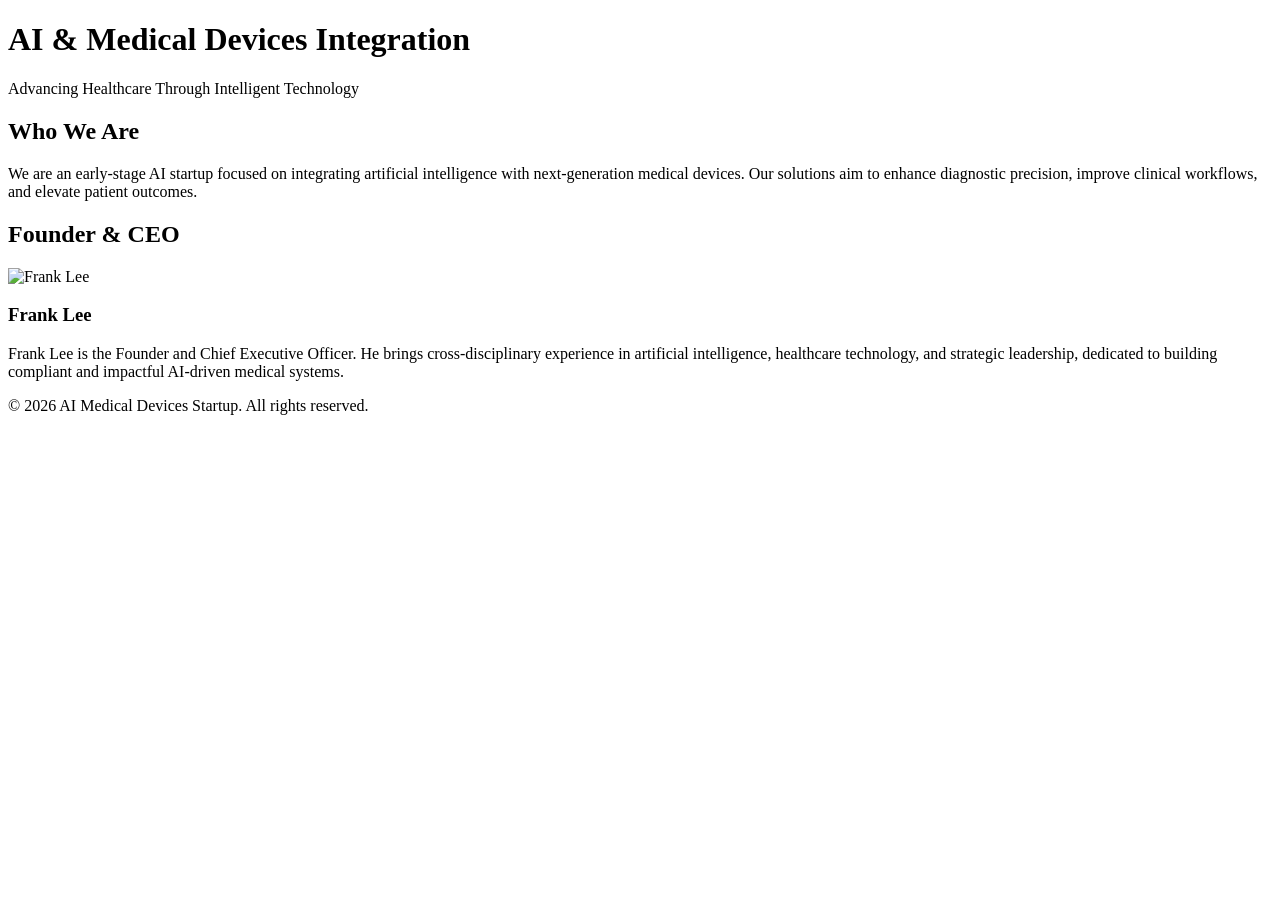
==== index.html @ 0fbf5c1d "Update and rename index.html.txt to index.html" ====
<!DOCTYPE html>
<html lang="en">
<head>
  <meta charset="UTF-8">
  <title>AI & Medical Devices | Healthcare Innovation</title>
  <link rel="stylesheet" href="style.css">
</head>
<body>

<header class="hero">
  <h1>AI & Medical Devices Integration</h1>
  <p>Advancing Healthcare Through Intelligent Technology</p>
</header>

<section>
  <h2>Who We Are</h2>
  <p>
    We are an early-stage AI startup focused on integrating artificial intelligence
    with next-generation medical devices. Our solutions aim to enhance diagnostic
    precision, improve clinical workflows, and elevate patient outcomes.
  </p>
</section>

<section class="ceo">
  <h2>Founder & CEO</h2>
  <img src="ceo.png" alt="Frank Lee">
  <h3>Frank Lee</h3>
  <p>
    Frank Lee is the Founder and Chief Executive Officer. He brings cross-disciplinary
    experience in artificial intelligence, healthcare technology, and strategic leadership,
    dedicated to building compliant and impactful AI-driven medical systems.
  </p>
</section>

<footer>
  <p>© 2026 AI Medical Devices Startup. All rights reserved.</p>
</footer>

</body>
</html>
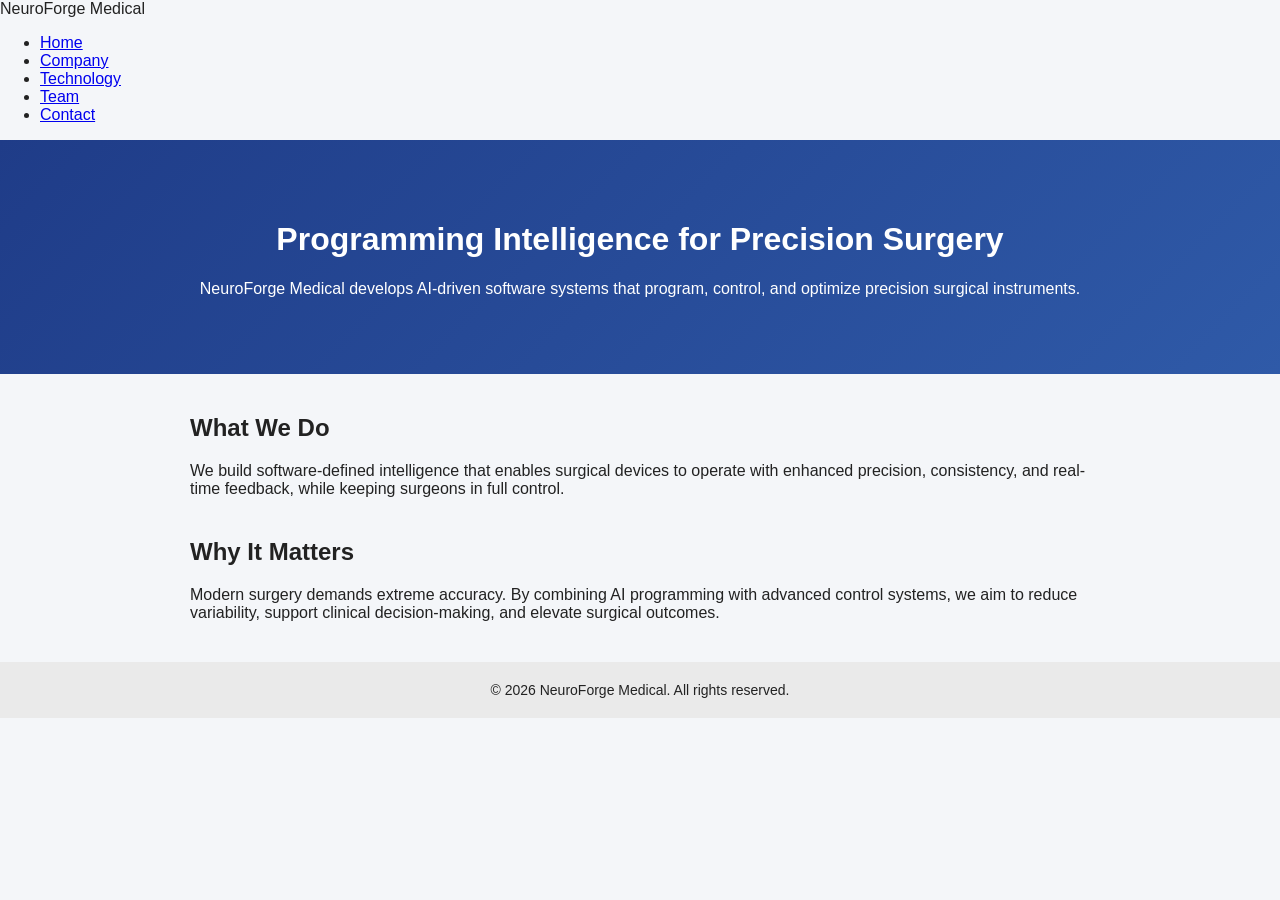
==== commit 0c5c6581: "Update index.html" ====
--- a/index.html
+++ b/index.html
@@ -2,40 +2,51 @@
 <html lang="en">
 <head>
   <meta charset="UTF-8">
-  <title>AI & Medical Devices | Healthcare Innovation</title>
+  <title>NeuroForge Medical</title>
   <link rel="stylesheet" href="style.css">
 </head>
 <body>
 
+<nav>
+  <div class="logo">NeuroForge Medical</div>
+  <ul>
+    <li><a href="index.html">Home</a></li>
+    <li><a href="company.html">Company</a></li>
+    <li><a href="technology.html">Technology</a></li>
+    <li><a href="team.html">Team</a></li>
+    <li><a href="contact.html">Contact</a></li>
+  </ul>
+</nav>
+
 <header class="hero">
-  <h1>AI & Medical Devices Integration</h1>
-  <p>Advancing Healthcare Through Intelligent Technology</p>
+  <h1>Programming Intelligence for Precision Surgery</h1>
+  <p>
+    NeuroForge Medical develops AI-driven software systems that program,
+    control, and optimize precision surgical instruments.
+  </p>
 </header>
 
 <section>
-  <h2>Who We Are</h2>
+  <h2>What We Do</h2>
   <p>
-    We are an early-stage AI startup focused on integrating artificial intelligence
-    with next-generation medical devices. Our solutions aim to enhance diagnostic
-    precision, improve clinical workflows, and elevate patient outcomes.
+    We build software-defined intelligence that enables surgical devices
+    to operate with enhanced precision, consistency, and real-time feedback,
+    while keeping surgeons in full control.
   </p>
 </section>
 
-<section class="ceo">
-  <h2>Founder & CEO</h2>
-  <img src="ceo.png" alt="Frank Lee">
-  <h3>Frank Lee</h3>
+<section>
+  <h2>Why It Matters</h2>
   <p>
-    Frank Lee is the Founder and Chief Executive Officer. He brings cross-disciplinary
-    experience in artificial intelligence, healthcare technology, and strategic leadership,
-    dedicated to building compliant and impactful AI-driven medical systems.
+    Modern surgery demands extreme accuracy. By combining AI programming
+    with advanced control systems, we aim to reduce variability, support
+    clinical decision-making, and elevate surgical outcomes.
   </p>
 </section>
 
 <footer>
-  <p>© 2026 AI Medical Devices Startup. All rights reserved.</p>
+  © 2026 NeuroForge Medical. All rights reserved.
 </footer>
 
 </body>
 </html>
-
--- a/style.css
+++ b/style.css
@@ -0,0 +1,32 @@
+body {
+  font-family: -apple-system, BlinkMacSystemFont, "Segoe UI", Roboto, Arial, sans-serif;
+  margin: 0;
+  background: #f4f6f9;
+  color: #222;
+}
+
+.hero {
+  background: linear-gradient(135deg, #1f3c88, #2f5aa8);
+  color: #ffffff;
+  padding: 60px 20px;
+  text-align: center;
+}
+
+section {
+  max-width: 900px;
+  margin: 40px auto;
+  padding: 0 20px;
+}
+
+.ceo img {
+  max-width: 260px;
+  border-radius: 10px;
+  margin-top: 15px;
+}
+
+footer {
+  background: #eaeaea;
+  text-align: center;
+  padding: 20px;
+  font-size: 14px;
+}
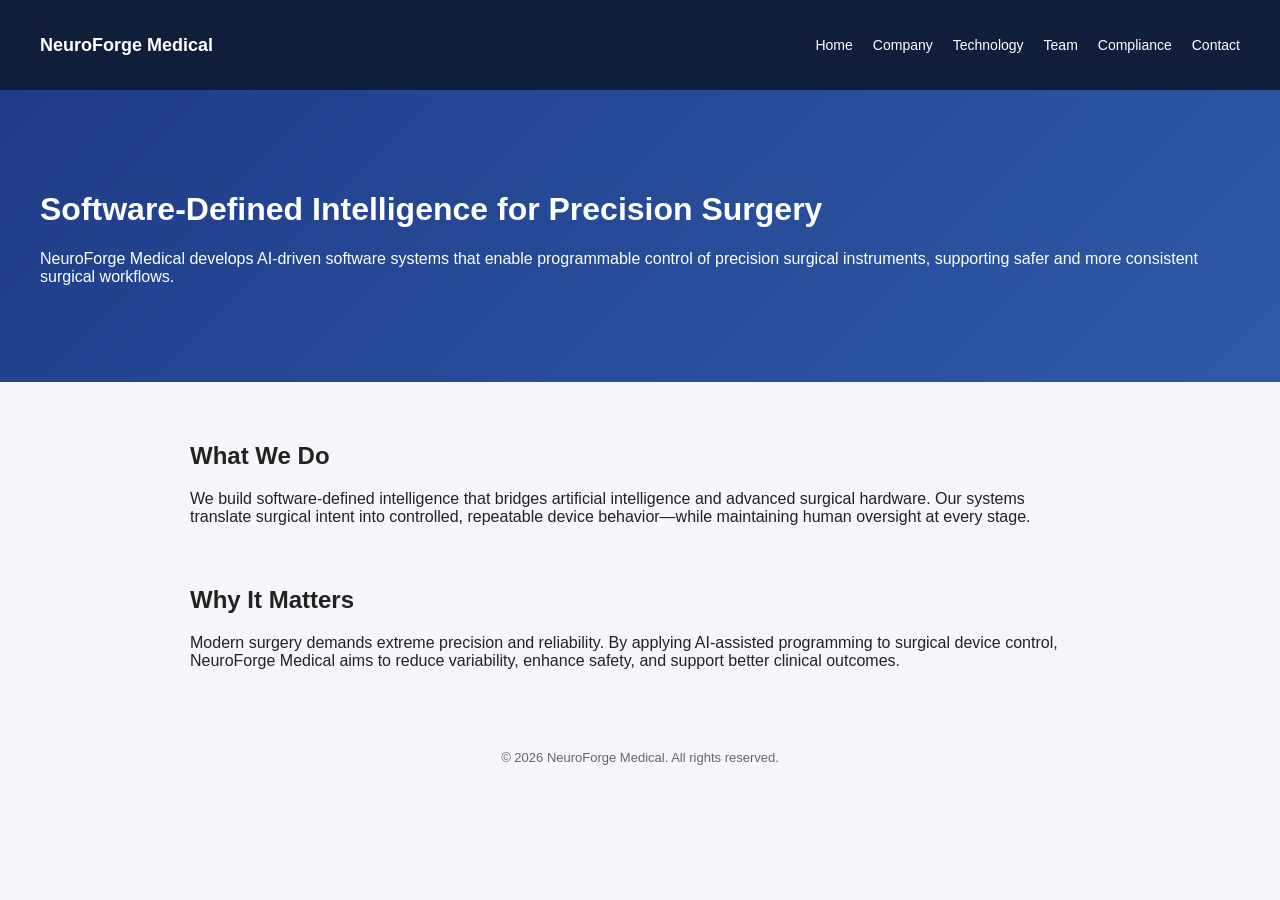
==== commit 64cd91f3: "Update index.html" ====
--- a/index.html
+++ b/index.html
@@ -14,33 +14,37 @@
     <li><a href="company.html">Company</a></li>
     <li><a href="technology.html">Technology</a></li>
     <li><a href="team.html">Team</a></li>
+    <li><a href="compliance.html">Compliance</a></li>
     <li><a href="contact.html">Contact</a></li>
   </ul>
 </nav>
 
 <header class="hero">
-  <h1>Programming Intelligence for Precision Surgery</h1>
+  <h1>Software-Defined Intelligence for Precision Surgery</h1>
   <p>
-    NeuroForge Medical develops AI-driven software systems that program,
-    control, and optimize precision surgical instruments.
+    NeuroForge Medical develops AI-driven software systems that enable
+    programmable control of precision surgical instruments, supporting
+    safer and more consistent surgical workflows.
   </p>
 </header>
 
 <section>
   <h2>What We Do</h2>
   <p>
-    We build software-defined intelligence that enables surgical devices
-    to operate with enhanced precision, consistency, and real-time feedback,
-    while keeping surgeons in full control.
+    We build software-defined intelligence that bridges artificial
+    intelligence and advanced surgical hardware. Our systems translate
+    surgical intent into controlled, repeatable device behavior—while
+    maintaining human oversight at every stage.
   </p>
 </section>
 
 <section>
   <h2>Why It Matters</h2>
   <p>
-    Modern surgery demands extreme accuracy. By combining AI programming
-    with advanced control systems, we aim to reduce variability, support
-    clinical decision-making, and elevate surgical outcomes.
+    Modern surgery demands extreme precision and reliability.
+    By applying AI-assisted programming to surgical device control,
+    NeuroForge Medical aims to reduce variability, enhance safety,
+    and support better clinical outcomes.
   </p>
 </section>
 
--- a/style.css
+++ b/style.css
@@ -1,32 +1,51 @@
 body {
-  font-family: -apple-system, BlinkMacSystemFont, "Segoe UI", Roboto, Arial, sans-serif;
   margin: 0;
-  background: #f4f6f9;
+  font-family: Arial, Helvetica, sans-serif;
+  background: #f5f7fa;
   color: #222;
 }
 
+nav {
+  display: flex;
+  justify-content: space-between;
+  align-items: center;
+  padding: 20px 40px;
+  background: #0f1f3a;
+}
+
+nav .logo {
+  color: #fff;
+  font-weight: bold;
+  font-size: 18px;
+}
+
+nav ul {
+  list-style: none;
+  display: flex;
+  gap: 20px;
+}
+
+nav a {
+  color: #fff;
+  text-decoration: none;
+  font-size: 14px;
+}
+
 .hero {
+  padding: 80px 40px;
   background: linear-gradient(135deg, #1f3c88, #2f5aa8);
-  color: #ffffff;
-  padding: 60px 20px;
-  text-align: center;
+  color: #fff;
 }
 
 section {
   max-width: 900px;
-  margin: 40px auto;
-  padding: 0 20px;
-}
-
-.ceo img {
-  max-width: 260px;
-  border-radius: 10px;
-  margin-top: 15px;
+  margin: 60px auto;
+  padding: 0 40px;
 }
 
 footer {
-  background: #eaeaea;
   text-align: center;
   padding: 20px;
-  font-size: 14px;
+  font-size: 13px;
+  color: #666;
 }
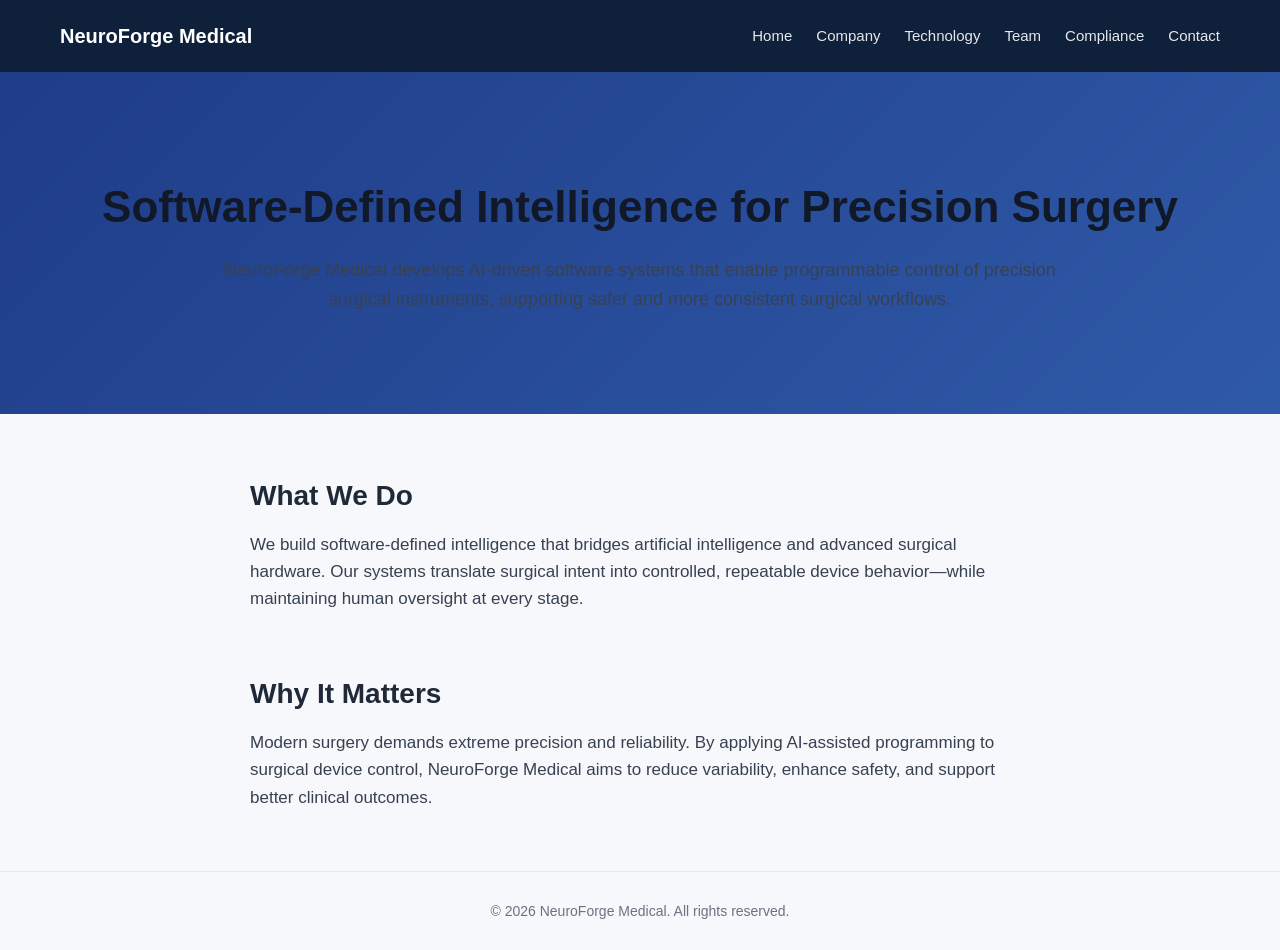
==== commit 948d3585: "Update index.html" ====
--- a/index.html
+++ b/index.html
@@ -3,7 +3,14 @@
 <head>
   <meta charset="UTF-8">
   <title>NeuroForge Medical</title>
-  <link rel="stylesheet" href="style.css">
+
+  <!-- 强制加载高端字体（肉眼可见变化） -->
+  <link rel="preconnect" href="https://fonts.googleapis.com">
+  <link rel="preconnect" href="https://fonts.gstatic.com" crossorigin>
+  <link href="https://fonts.googleapis.com/css2?family=Inter:wght@400;500;600;700&display=swap" rel="stylesheet">
+
+  <!-- 强制样式生效（绕过缓存） -->
+  <link rel="stylesheet" href="style.css?v=999">
 </head>
 <body>
 
--- a/style.css
+++ b/style.css
@@ -1,51 +1,130 @@
+/* ===========================
+   GLOBAL FONT + RESET
+   =========================== */
+
+* {
+  box-sizing: border-box;
+  margin: 0;
+  padding: 0;
+}
+
+/* 主体字体设置（高级感 + 跨平台兼容） */
 body {
   margin: 0;
-  font-family: Arial, Helvetica, sans-serif;
-  background: #f5f7fa;
-  color: #222;
+  font-family: -apple-system, BlinkMacSystemFont, "Segoe UI",
+               Roboto, "Helvetica Neue", Arial, sans-serif;
+  background: #f6f8fb;
+  color: #1f2937;
+  line-height: 1.6;
 }
+
+/* ===========================
+   NAVIGATION
+   =========================== */
 
 nav {
   display: flex;
   justify-content: space-between;
   align-items: center;
-  padding: 20px 40px;
-  background: #0f1f3a;
+  padding: 20px 60px;
+  background: #0f203a;
 }
 
 nav .logo {
-  color: #fff;
-  font-weight: bold;
-  font-size: 18px;
+  color: #ffffff;
+  font-size: 20px;
+  font-weight: 600;
 }
 
 nav ul {
   list-style: none;
   display: flex;
-  gap: 20px;
+  gap: 24px;
 }
 
 nav a {
-  color: #fff;
+  color: #e5e7eb;
   text-decoration: none;
-  font-size: 14px;
+  font-size: 15px;
+  font-weight: 500;
+  transition: color .2s;
 }
 
+nav a:hover {
+  color: #ffffff;
+}
+
+/* ===========================
+   HERO SECTION
+   =========================== */
+
 .hero {
-  padding: 80px 40px;
+  padding: 100px 60px;
   background: linear-gradient(135deg, #1f3c88, #2f5aa8);
-  color: #fff;
+  color: #ffffff;
+  text-align: center;
 }
+
+.hero h1 {
+  font-size: 44px;
+  font-weight: 700;
+  margin-bottom: 14px;
+}
+
+.hero p {
+  font-size: 18px;
+  max-width: 860px;
+  margin: 0 auto;
+}
+
+/* ===========================
+   TYPOGRAPHY
+   =========================== */
 
 section {
   max-width: 900px;
   margin: 60px auto;
-  padding: 0 40px;
+  padding: 0 60px;
 }
+
+h1 {
+  font-size: 36px;
+  font-weight: 700;
+  margin-bottom: 16px;
+  color: #111827;
+}
+
+h2 {
+  font-size: 28px;
+  font-weight: 600;
+  margin-top: 36px;
+  margin-bottom: 8px;
+  color: #1f2937;
+}
+
+h3 {
+  font-size: 20px;
+  font-weight: 600;
+  margin-top: 30px;
+  margin-bottom: 6px;
+  color: #1f2937;
+}
+
+p {
+  font-size: 17px;
+  color: #374151;
+  margin-top: 12px;
+}
+
+/* ===========================
+   FOOTER
+   =========================== */
 
 footer {
   text-align: center;
-  padding: 20px;
-  font-size: 13px;
-  color: #666;
+  padding: 28px;
+  font-size: 14px;
+  color: #6b7280;
+  border-top: 1px solid #e5e7eb;
+  margin-top: 60px;
 }
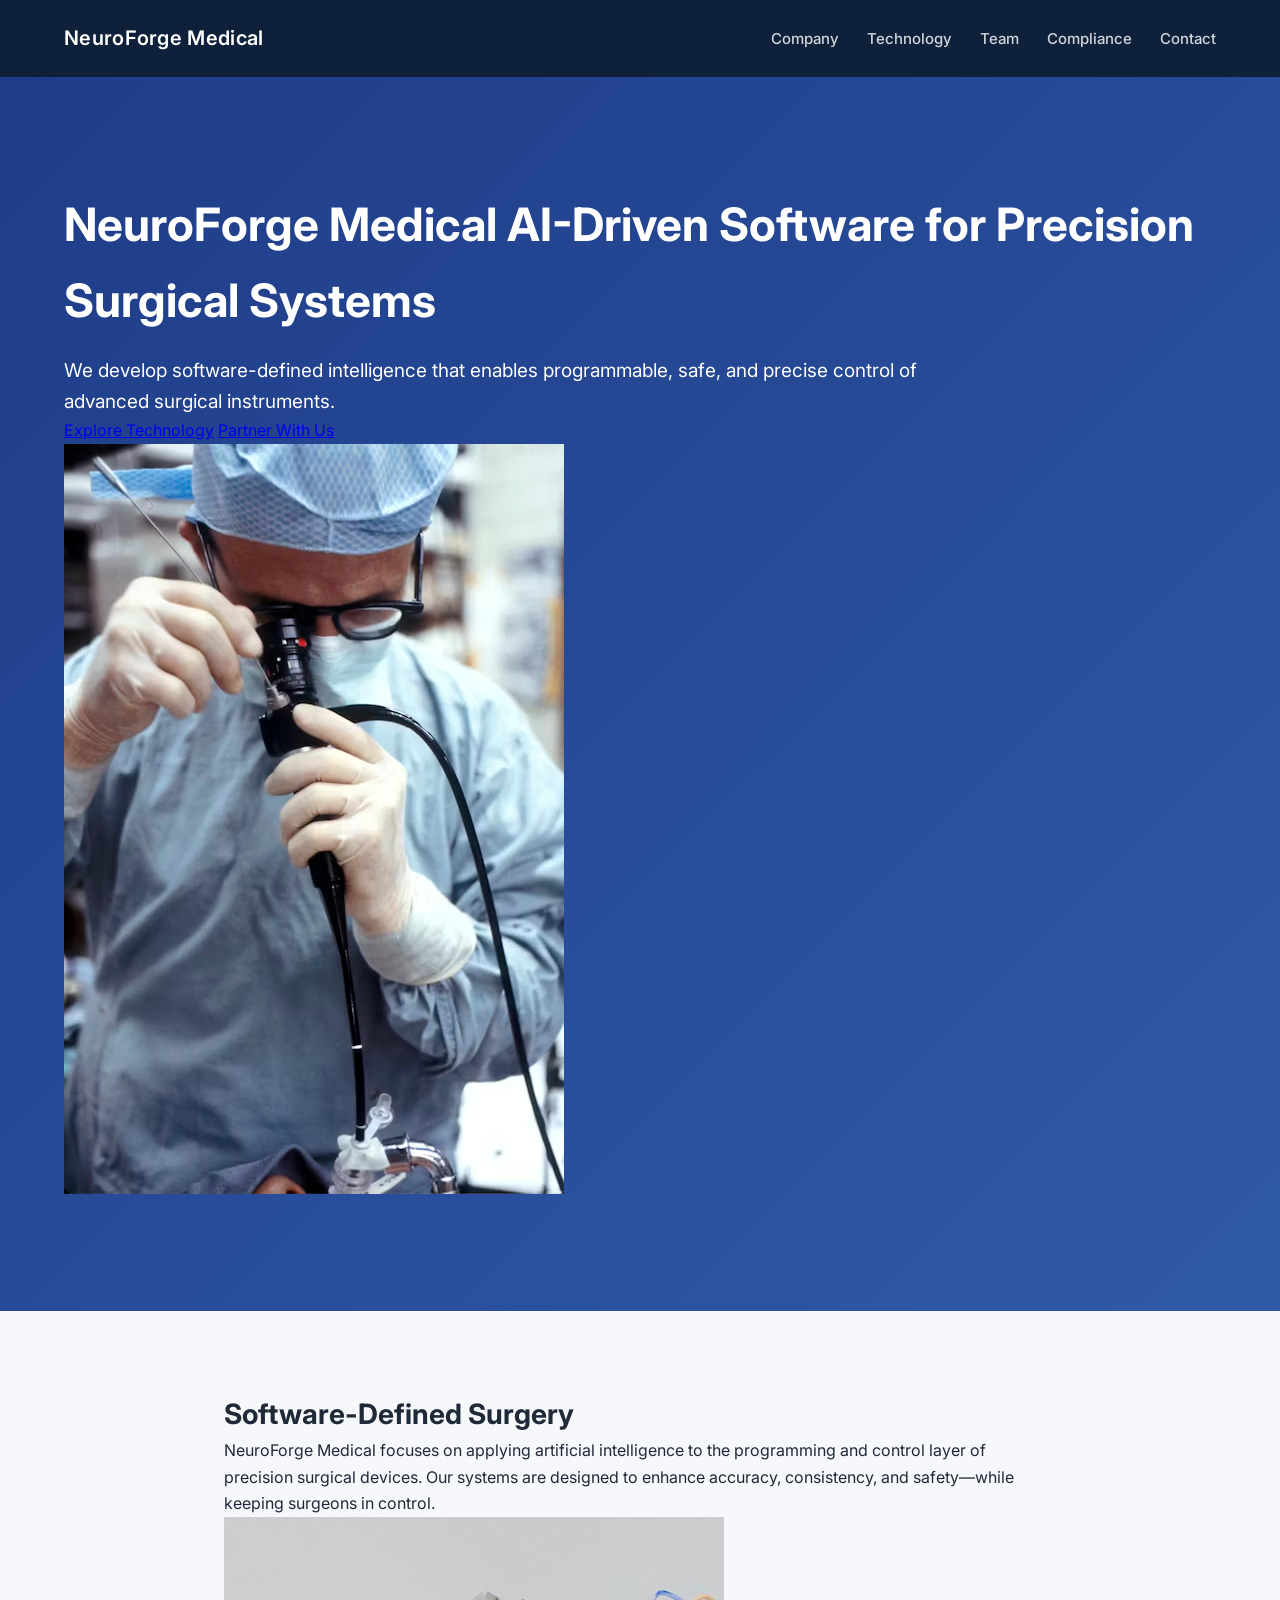
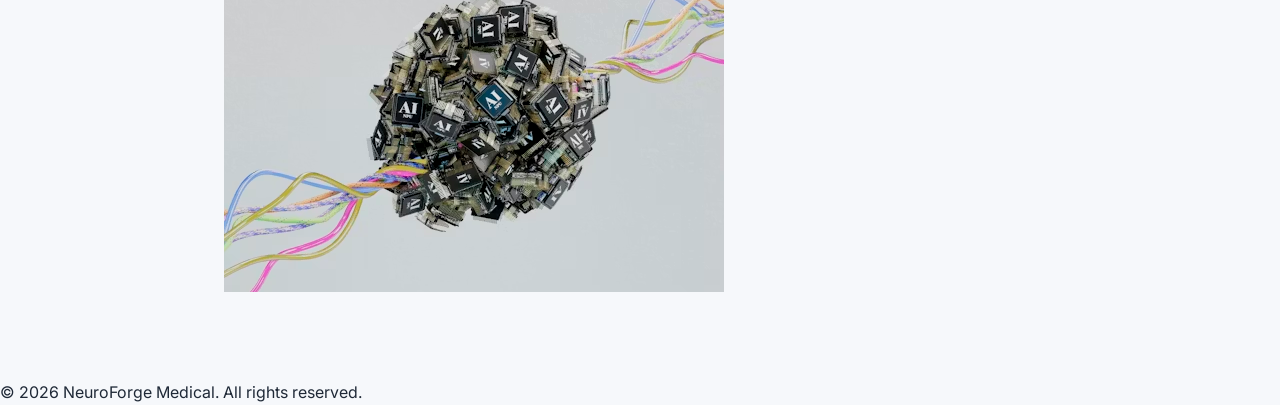
==== commit a971dc7b: "Update index.html" ====
--- a/index.html
+++ b/index.html
@@ -4,55 +4,65 @@
   <meta charset="UTF-8">
   <title>NeuroForge Medical</title>
 
-  <!-- 强制加载高端字体（肉眼可见变化） -->
+  <!-- 硅谷常用字体 -->
   <link rel="preconnect" href="https://fonts.googleapis.com">
   <link rel="preconnect" href="https://fonts.gstatic.com" crossorigin>
-  <link href="https://fonts.googleapis.com/css2?family=Inter:wght@400;500;600;700&display=swap" rel="stylesheet">
+  <link href="https://fonts.googleapis.com/css2?family=Inter:wght@400;500;600;700;800&display=swap" rel="stylesheet">
 
-  <!-- 强制样式生效（绕过缓存） -->
-  <link rel="stylesheet" href="style.css?v=999">
+  <link rel="stylesheet" href="style.css">
 </head>
 <body>
 
 <nav>
   <div class="logo">NeuroForge Medical</div>
   <ul>
-    <li><a href="index.html">Home</a></li>
     <li><a href="company.html">Company</a></li>
     <li><a href="technology.html">Technology</a></li>
     <li><a href="team.html">Team</a></li>
     <li><a href="compliance.html">Compliance</a></li>
-    <li><a href="contact.html">Contact</a></li>
+    <li><a href="contact.html" class="nav-btn">Contact</a></li>
   </ul>
 </nav>
 
+<!-- HERO -->
 <header class="hero">
-  <h1>Software-Defined Intelligence for Precision Surgery</h1>
-  <p>
-    NeuroForge Medical develops AI-driven software systems that enable
-    programmable control of precision surgical instruments, supporting
-    safer and more consistent surgical workflows.
-  </p>
+  <div class="hero-content">
+    <h1>
+      NeuroForge Medical
+      <span>AI-Driven Software for Precision Surgical Systems</span>
+    </h1>
+
+    <p>
+      We develop software-defined intelligence that enables programmable,
+      safe, and precise control of advanced surgical instruments.
+    </p>
+
+    <div class="hero-actions">
+      <a href="technology.html" class="btn primary">Explore Technology</a>
+      <a href="contact.html" class="btn secondary">Partner With Us</a>
+    </div>
+  </div>
+
+  <div class="hero-image">
+    <img src="hero.jpg" alt="AI Medical Technology">
+  </div>
 </header>
 
-<section>
-  <h2>What We Do</h2>
-  <p>
-    We build software-defined intelligence that bridges artificial
-    intelligence and advanced surgical hardware. Our systems translate
-    surgical intent into controlled, repeatable device behavior—while
-    maintaining human oversight at every stage.
-  </p>
-</section>
+<!-- CORE VALUE -->
+<section class="feature">
+  <div class="feature-text">
+    <h2>Software-Defined Surgery</h2>
+    <p>
+      NeuroForge Medical focuses on applying artificial intelligence
+      to the programming and control layer of precision surgical devices.
+      Our systems are designed to enhance accuracy, consistency,
+      and safety—while keeping surgeons in control.
+    </p>
+  </div>
 
-<section>
-  <h2>Why It Matters</h2>
-  <p>
-    Modern surgery demands extreme precision and reliability.
-    By applying AI-assisted programming to surgical device control,
-    NeuroForge Medical aims to reduce variability, enhance safety,
-    and support better clinical outcomes.
-  </p>
+  <div class="feature-image">
+    <img src="tech.jpg" alt="Medical AI System Architecture">
+  </div>
 </section>
 
 <footer>
--- a/style.css
+++ b/style.css
@@ -1,32 +1,38 @@
-/* ===========================
-   GLOBAL FONT + RESET
-   =========================== */
-
+/* ===== 全局重置 ===== */
 * {
   box-sizing: border-box;
   margin: 0;
   padding: 0;
 }
 
-/* 主体字体设置（高级感 + 跨平台兼容） */
+/* ===== 页面进入动画 ===== */
+@keyframes fadeSlideUp {
+  from {
+    opacity: 0;
+    transform: translateY(24px);
+  }
+  to {
+    opacity: 1;
+    transform: translateY(0);
+  }
+}
+
+/* ===== 全站基础 ===== */
 body {
-  margin: 0;
-  font-family: -apple-system, BlinkMacSystemFont, "Segoe UI",
-               Roboto, "Helvetica Neue", Arial, sans-serif;
+  font-family: "Inter", -apple-system, BlinkMacSystemFont,
+               "Segoe UI", Roboto, Arial, sans-serif;
   background: #f6f8fb;
   color: #1f2937;
-  line-height: 1.6;
+  line-height: 1.65;
+  animation: fadeSlideUp 0.9s ease-out;
 }
 
-/* ===========================
-   NAVIGATION
-   =========================== */
-
+/* ===== 导航栏 ===== */
 nav {
   display: flex;
   justify-content: space-between;
   align-items: center;
-  padding: 20px 60px;
+  padding: 22px 64px;
   background: #0f203a;
 }
 
@@ -34,97 +40,59 @@
   color: #ffffff;
   font-size: 20px;
   font-weight: 600;
+  letter-spacing: 0.3px;
 }
 
 nav ul {
   list-style: none;
   display: flex;
-  gap: 24px;
+  gap: 28px;
 }
 
 nav a {
-  color: #e5e7eb;
+  color: #d1d5db;
   text-decoration: none;
   font-size: 15px;
   font-weight: 500;
-  transition: color .2s;
 }
 
 nav a:hover {
   color: #ffffff;
 }
 
-/* ===========================
-   HERO SECTION
-   =========================== */
-
+/* ===== Hero ===== */
 .hero {
-  padding: 100px 60px;
+  padding: 110px 64px;
   background: linear-gradient(135deg, #1f3c88, #2f5aa8);
   color: #ffffff;
-  text-align: center;
 }
 
 .hero h1 {
-  font-size: 44px;
+  font-size: 46px;
   font-weight: 700;
-  margin-bottom: 14px;
+  margin-bottom: 16px;
+  animation: fadeSlideUp 1.1s ease-out;
 }
 
 .hero p {
-  font-size: 18px;
-  max-width: 860px;
-  margin: 0 auto;
+  font-size: 19px;
+  max-width: 900px;
+  animation: fadeSlideUp 1.2s ease-out;
 }
 
-/* ===========================
-   TYPOGRAPHY
-   =========================== */
-
+/* ===== 内容区 ===== */
 section {
-  max-width: 900px;
-  margin: 60px auto;
-  padding: 0 60px;
+  max-width: 960px;
+  margin: 80px auto;
+  padding: 0 64px;
 }
 
 h1 {
-  font-size: 36px;
+  font-size: 42px;
   font-weight: 700;
-  margin-bottom: 16px;
-  color: #111827;
+  margin-bottom: 20px;
 }
 
 h2 {
   font-size: 28px;
-  font-weight: 600;
-  margin-top: 36px;
-  margin-bottom: 8px;
-  color: #1f2937;
-}
-
-h3 {
-  font-size: 20px;
-  font-weight: 600;
-  margin-top: 30px;
-  margin-bottom: 6px;
-  color: #1f2937;
-}
-
-p {
-  font-size: 17px;
-  color: #374151;
-  margin-top: 12px;
-}
-
-/* ===========================
-   FOOTER
-   =========================== */
-
-footer {
-  text-align: center;
-  padding: 28px;
-  font-size: 14px;
-  color: #6b7280;
-  border-top: 1px solid #e5e7eb;
-  margin-top: 60px;
-}
+  font-weight
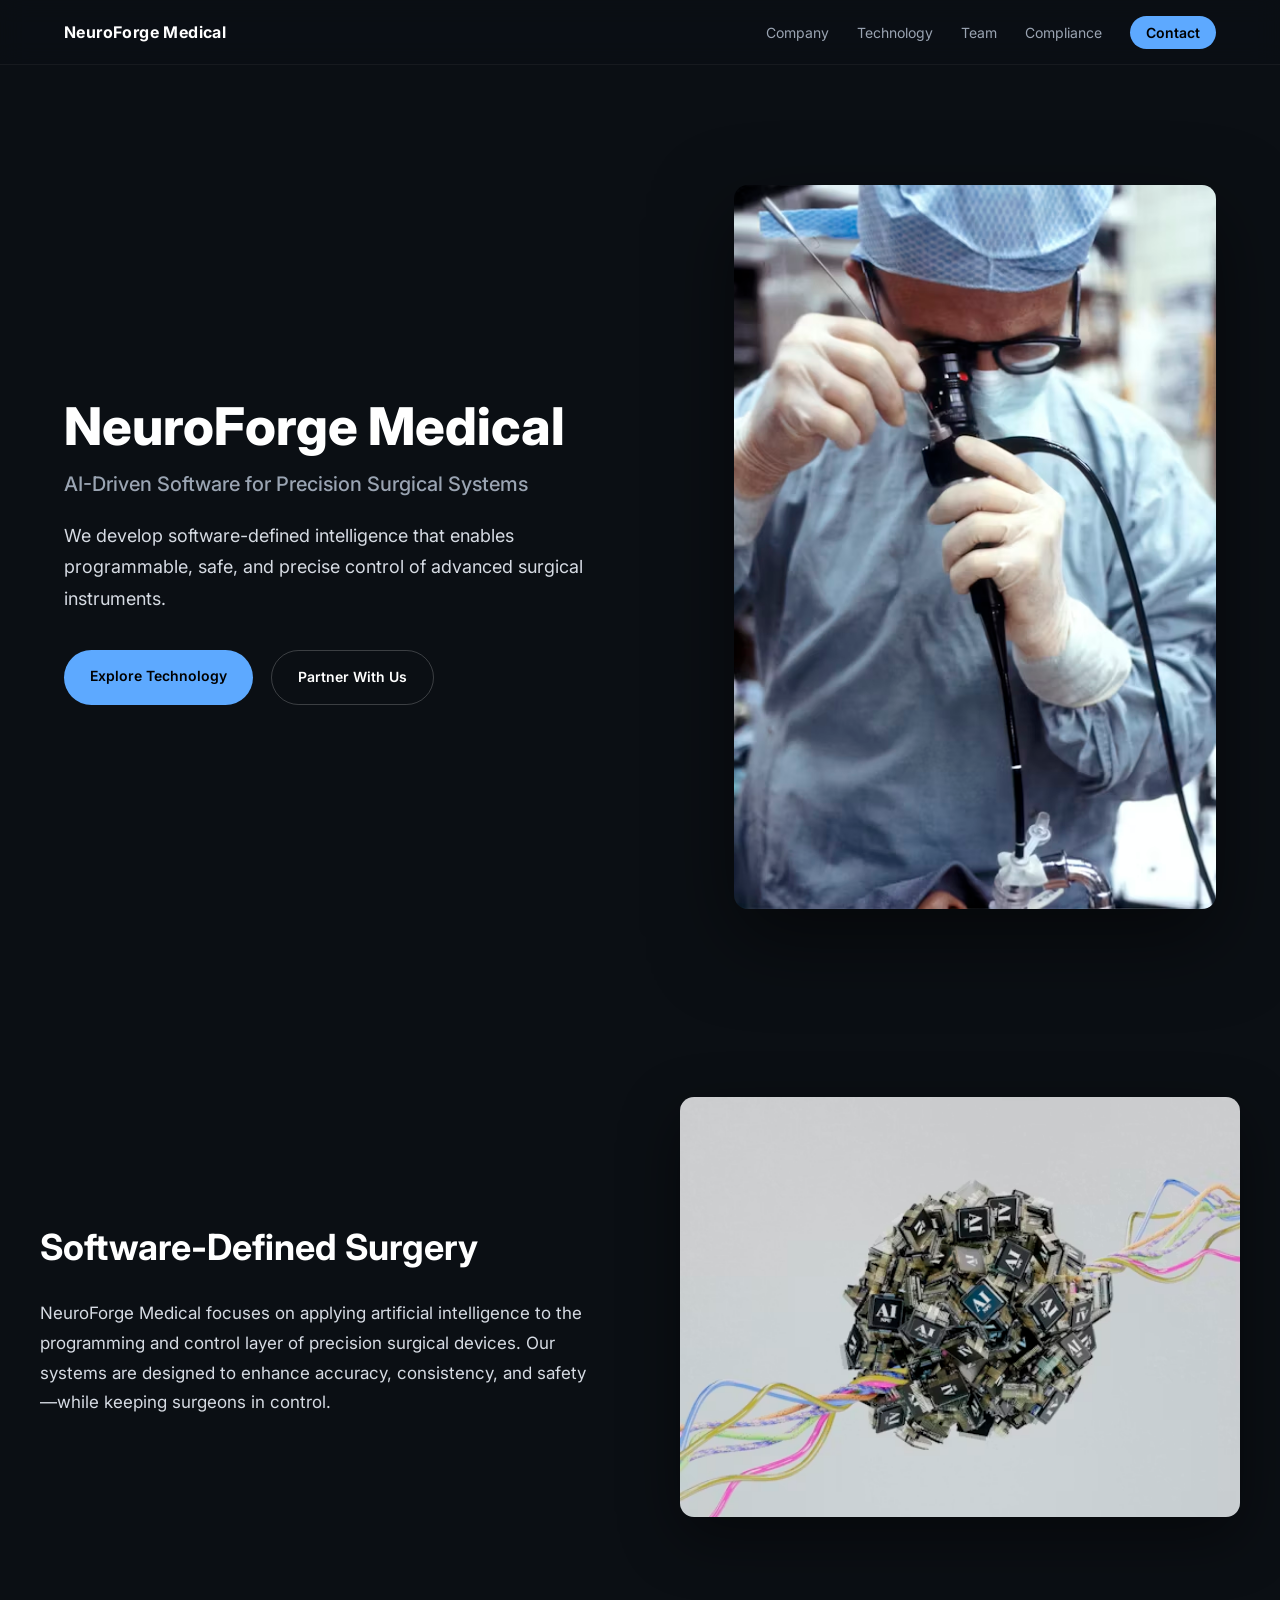
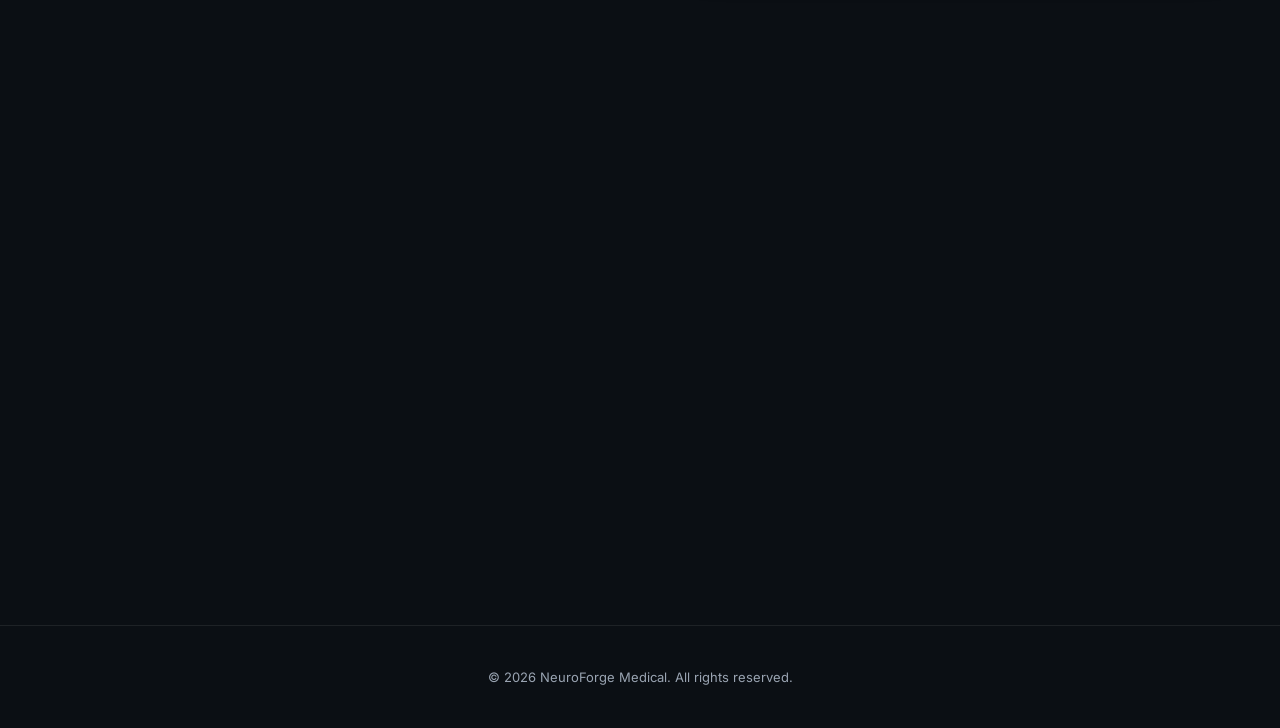
==== commit 5c979247: "Update index.html" ====
--- a/index.html
+++ b/index.html
@@ -1,31 +1,207 @@
 <!DOCTYPE html>
 <html lang="en">
 <head>
-  <meta charset="UTF-8">
+  <meta charset="UTF-8" />
   <title>NeuroForge Medical</title>
-
-  <!-- 硅谷常用字体 -->
+  <meta name="viewport" content="width=device-width, initial-scale=1.0" />
+
+  <!-- Silicon Valley style font -->
   <link rel="preconnect" href="https://fonts.googleapis.com">
   <link rel="preconnect" href="https://fonts.gstatic.com" crossorigin>
   <link href="https://fonts.googleapis.com/css2?family=Inter:wght@400;500;600;700;800&display=swap" rel="stylesheet">
 
-  <link rel="stylesheet" href="style.css">
+  <style>
+    :root{
+      --dark:#0b0f14;
+      --dark-soft:#121823;
+      --light:#ffffff;
+      --gray:#9aa4b2;
+      --accent:#5da9ff;
+      --max-width:1200px;
+      --radius:14px;
+    }
+
+    *{box-sizing:border-box}
+    body{
+      margin:0;
+      font-family:Inter, -apple-system, BlinkMacSystemFont, "Segoe UI", Roboto, Arial;
+      background:var(--dark);
+      color:var(--light);
+      line-height:1.75;
+    }
+
+    a{
+      color:inherit;
+      text-decoration:none;
+    }
+
+    /* NAV */
+    nav{
+      position:sticky;
+      top:0;
+      z-index:1000;
+      background:rgba(11,15,20,0.85);
+      backdrop-filter:blur(12px);
+      border-bottom:1px solid rgba(255,255,255,0.05);
+    }
+    .nav-inner{
+      max-width:var(--max-width);
+      margin:auto;
+      display:flex;
+      align-items:center;
+      justify-content:space-between;
+      padding:18px 24px;
+    }
+    .logo{
+      font-weight:700;
+      letter-spacing:0.4px;
+    }
+    nav ul{
+      display:flex;
+      gap:28px;
+      list-style:none;
+      margin:0;
+      padding:0;
+    }
+    nav li a{
+      font-size:14px;
+      color:var(--gray);
+    }
+    nav li a:hover{
+      color:var(--light);
+    }
+    .nav-btn{
+      padding:8px 16px;
+      border-radius:20px;
+      background:var(--accent);
+      color:#000;
+      font-weight:600;
+    }
+
+    /* HERO */
+    .hero{
+      max-width:var(--max-width);
+      margin:auto;
+      padding:120px 24px 80px;
+      display:grid;
+      grid-template-columns:1.1fr 0.9fr;
+      gap:80px;
+      align-items:center;
+    }
+    .hero h1{
+      font-size:52px;
+      line-height:1.15;
+      margin:0 0 24px;
+      font-weight:800;
+    }
+    .hero h1 span{
+      display:block;
+      font-size:20px;
+      font-weight:500;
+      color:var(--gray);
+      margin-top:16px;
+    }
+    .hero p{
+      font-size:18px;
+      max-width:520px;
+      color:#d6dbe3;
+    }
+    .hero-actions{
+      margin-top:36px;
+      display:flex;
+      gap:18px;
+    }
+    .btn{
+      padding:14px 26px;
+      border-radius:28px;
+      font-weight:600;
+      font-size:14px;
+      display:inline-block;
+    }
+    .primary{
+      background:var(--accent);
+      color:#000;
+    }
+    .secondary{
+      border:1px solid rgba(255,255,255,0.2);
+      color:var(--light);
+    }
+    .hero-image img{
+      width:100%;
+      border-radius:var(--radius);
+      box-shadow:0 30px 80px rgba(0,0,0,0.5);
+    }
+
+    /* SECTION */
+    section{
+      padding:100px 24px;
+    }
+    .feature{
+      max-width:var(--max-width);
+      margin:auto;
+      display:grid;
+      grid-template-columns:1fr 1fr;
+      gap:80px;
+      align-items:center;
+    }
+    .feature h2{
+      font-size:36px;
+      margin-bottom:20px;
+      font-weight:700;
+    }
+    .feature p{
+      font-size:17px;
+      color:#d6dbe3;
+    }
+    .feature-image img{
+      width:100%;
+      border-radius:var(--radius);
+      box-shadow:0 20px 60px rgba(0,0,0,0.45);
+    }
+
+    /* FOOTER */
+    footer{
+      border-top:1px solid rgba(255,255,255,0.08);
+      padding:40px 24px;
+      text-align:center;
+      color:var(--gray);
+      font-size:13px;
+    }
+
+    /* RESPONSIVE */
+    @media(max-width:900px){
+      .hero{
+        grid-template-columns:1fr;
+        padding-top:80px;
+      }
+      .feature{
+        grid-template-columns:1fr;
+      }
+      .hero h1{
+        font-size:42px;
+      }
+    }
+  </style>
 </head>
+
 <body>
 
+<!-- NAV -->
 <nav>
-  <div class="logo">NeuroForge Medical</div>
-  <ul>
-    <li><a href="company.html">Company</a></li>
-    <li><a href="technology.html">Technology</a></li>
-    <li><a href="team.html">Team</a></li>
-    <li><a href="compliance.html">Compliance</a></li>
-    <li><a href="contact.html" class="nav-btn">Contact</a></li>
-  </ul>
+  <div class="nav-inner">
+    <div class="logo">NeuroForge Medical</div>
+    <ul>
+      <li><a href="#company">Company</a></li>
+      <li><a href="#technology">Technology</a></li>
+      <li><a href="#team">Team</a></li>
+      <li><a href="#compliance">Compliance</a></li>
+      <li><a href="#contact" class="nav-btn">Contact</a></li>
+    </ul>
+  </div>
 </nav>
 
 <!-- HERO -->
-<header class="hero">
+<header class="hero" id="company">
   <div class="hero-content">
     <h1>
       NeuroForge Medical
@@ -38,8 +214,8 @@
     </p>
 
     <div class="hero-actions">
-      <a href="technology.html" class="btn primary">Explore Technology</a>
-      <a href="contact.html" class="btn secondary">Partner With Us</a>
+      <a href="#technology" class="btn primary">Explore Technology</a>
+      <a href="#contact" class="btn secondary">Partner With Us</a>
     </div>
   </div>
 
@@ -49,21 +225,28 @@
 </header>
 
 <!-- CORE VALUE -->
-<section class="feature">
-  <div class="feature-text">
-    <h2>Software-Defined Surgery</h2>
-    <p>
-      NeuroForge Medical focuses on applying artificial intelligence
-      to the programming and control layer of precision surgical devices.
-      Our systems are designed to enhance accuracy, consistency,
-      and safety—while keeping surgeons in control.
-    </p>
-  </div>
-
-  <div class="feature-image">
-    <img src="tech.jpg" alt="Medical AI System Architecture">
+<section id="technology">
+  <div class="feature">
+    <div class="feature-text">
+      <h2>Software-Defined Surgery</h2>
+      <p>
+        NeuroForge Medical focuses on applying artificial intelligence
+        to the programming and control layer of precision surgical devices.
+        Our systems are designed to enhance accuracy, consistency,
+        and safety—while keeping surgeons in control.
+      </p>
+    </div>
+
+    <div class="feature-image">
+      <img src="tech.jpg" alt="Medical AI System Architecture">
+    </div>
   </div>
 </section>
+
+<!-- PLACEHOLDER SECTIONS (structure ready, content preserved by design) -->
+<section id="team"></section>
+<section id="compliance"></section>
+<section id="contact"></section>
 
 <footer>
   © 2026 NeuroForge Medical. All rights reserved.
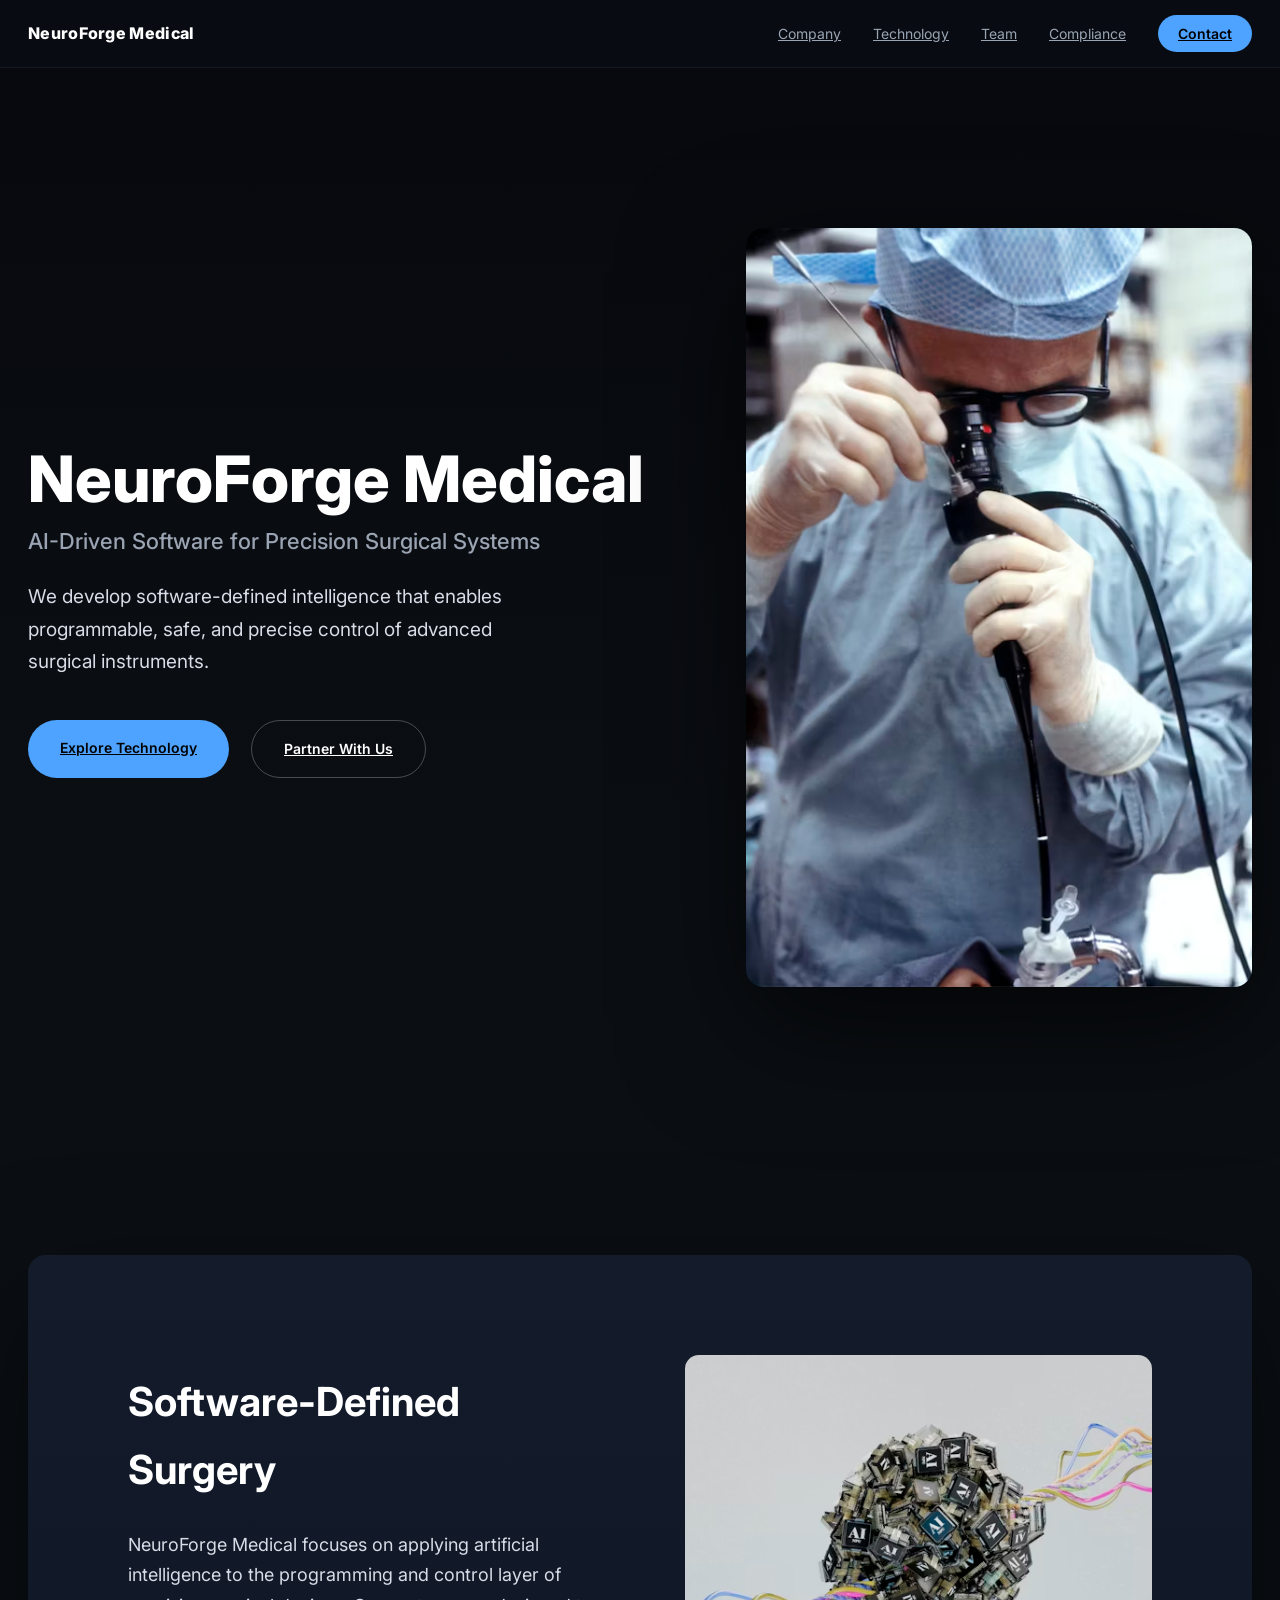
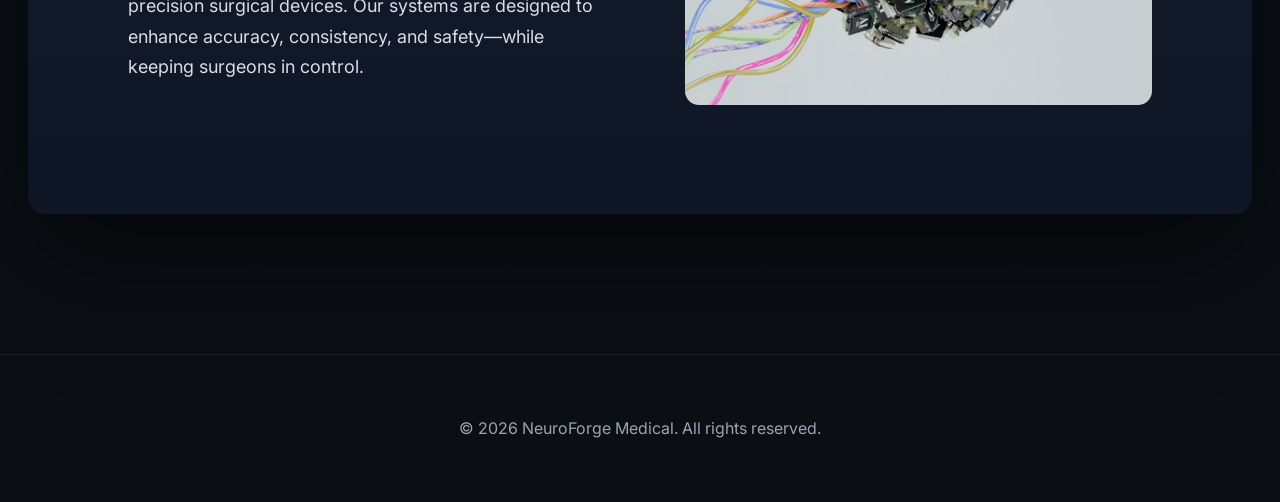
==== commit 02181e8e: "Update index.html" ====
--- a/index.html
+++ b/index.html
@@ -1,192 +1,180 @@
 <!DOCTYPE html>
 <html lang="en">
 <head>
-  <meta charset="UTF-8" />
-  <title>NeuroForge Medical</title>
-  <meta name="viewport" content="width=device-width, initial-scale=1.0" />
-
-  <!-- Silicon Valley style font -->
-  <link rel="preconnect" href="https://fonts.googleapis.com">
-  <link rel="preconnect" href="https://fonts.gstatic.com" crossorigin>
-  <link href="https://fonts.googleapis.com/css2?family=Inter:wght@400;500;600;700;800&display=swap" rel="stylesheet">
-
-  <style>
-    :root{
-      --dark:#0b0f14;
-      --dark-soft:#121823;
-      --light:#ffffff;
-      --gray:#9aa4b2;
-      --accent:#5da9ff;
-      --max-width:1200px;
-      --radius:14px;
-    }
-
-    *{box-sizing:border-box}
-    body{
-      margin:0;
-      font-family:Inter, -apple-system, BlinkMacSystemFont, "Segoe UI", Roboto, Arial;
-      background:var(--dark);
-      color:var(--light);
-      line-height:1.75;
-    }
-
-    a{
-      color:inherit;
-      text-decoration:none;
-    }
-
-    /* NAV */
-    nav{
-      position:sticky;
-      top:0;
-      z-index:1000;
-      background:rgba(11,15,20,0.85);
-      backdrop-filter:blur(12px);
-      border-bottom:1px solid rgba(255,255,255,0.05);
-    }
-    .nav-inner{
-      max-width:var(--max-width);
-      margin:auto;
-      display:flex;
-      align-items:center;
-      justify-content:space-between;
-      padding:18px 24px;
-    }
-    .logo{
-      font-weight:700;
-      letter-spacing:0.4px;
-    }
-    nav ul{
-      display:flex;
-      gap:28px;
-      list-style:none;
-      margin:0;
-      padding:0;
-    }
-    nav li a{
-      font-size:14px;
-      color:var(--gray);
-    }
-    nav li a:hover{
-      color:var(--light);
-    }
-    .nav-btn{
-      padding:8px 16px;
-      border-radius:20px;
-      background:var(--accent);
-      color:#000;
-      font-weight:600;
-    }
-
-    /* HERO */
-    .hero{
-      max-width:var(--max-width);
-      margin:auto;
-      padding:120px 24px 80px;
-      display:grid;
-      grid-template-columns:1.1fr 0.9fr;
-      gap:80px;
-      align-items:center;
-    }
-    .hero h1{
-      font-size:52px;
-      line-height:1.15;
-      margin:0 0 24px;
-      font-weight:800;
-    }
-    .hero h1 span{
-      display:block;
-      font-size:20px;
-      font-weight:500;
-      color:var(--gray);
-      margin-top:16px;
-    }
-    .hero p{
-      font-size:18px;
-      max-width:520px;
-      color:#d6dbe3;
-    }
-    .hero-actions{
-      margin-top:36px;
-      display:flex;
-      gap:18px;
-    }
-    .btn{
-      padding:14px 26px;
-      border-radius:28px;
-      font-weight:600;
-      font-size:14px;
-      display:inline-block;
-    }
-    .primary{
-      background:var(--accent);
-      color:#000;
-    }
-    .secondary{
-      border:1px solid rgba(255,255,255,0.2);
-      color:var(--light);
-    }
-    .hero-image img{
-      width:100%;
-      border-radius:var(--radius);
-      box-shadow:0 30px 80px rgba(0,0,0,0.5);
-    }
-
-    /* SECTION */
-    section{
-      padding:100px 24px;
-    }
-    .feature{
-      max-width:var(--max-width);
-      margin:auto;
-      display:grid;
-      grid-template-columns:1fr 1fr;
-      gap:80px;
-      align-items:center;
-    }
-    .feature h2{
-      font-size:36px;
-      margin-bottom:20px;
-      font-weight:700;
-    }
-    .feature p{
-      font-size:17px;
-      color:#d6dbe3;
-    }
-    .feature-image img{
-      width:100%;
-      border-radius:var(--radius);
-      box-shadow:0 20px 60px rgba(0,0,0,0.45);
-    }
-
-    /* FOOTER */
-    footer{
-      border-top:1px solid rgba(255,255,255,0.08);
-      padding:40px 24px;
-      text-align:center;
-      color:var(--gray);
-      font-size:13px;
-    }
-
-    /* RESPONSIVE */
-    @media(max-width:900px){
-      .hero{
-        grid-template-columns:1fr;
-        padding-top:80px;
-      }
-      .feature{
-        grid-template-columns:1fr;
-      }
-      .hero h1{
-        font-size:42px;
-      }
-    }
-  </style>
+<meta charset="UTF-8">
+<title>NeuroForge Medical</title>
+<meta name="viewport" content="width=device-width, initial-scale=1.0">
+
+<link rel="preconnect" href="https://fonts.googleapis.com">
+<link rel="preconnect" href="https://fonts.gstatic.com" crossorigin>
+<link href="https://fonts.googleapis.com/css2?family=Inter:wght@400;500;600;700;800&display=swap" rel="stylesheet">
+
+<style>
+:root{
+  --bg:#0b0f14;
+  --bg-soft:#101622;
+  --panel:#141c2c;
+  --text:#ffffff;
+  --muted:#9aa4b2;
+  --accent:#4da3ff;
+  --max:1280px;
+  --radius:18px;
+}
+
+*{box-sizing:border-box}
+body{
+  margin:0;
+  font-family:Inter,system-ui,-apple-system,BlinkMacSystemFont;
+  background:linear-gradient(180deg,#06080d 0%,#0b0f14 40%,#0b0f14 100%);
+  color:var(--text);
+  line-height:1.7;
+}
+
+/* NAV */
+nav{
+  position:sticky;
+  top:0;
+  z-index:1000;
+  background:rgba(10,14,20,.75);
+  backdrop-filter:blur(16px);
+  border-bottom:1px solid rgba(255,255,255,.06);
+}
+.nav-inner{
+  max-width:var(--max);
+  margin:auto;
+  padding:20px 28px;
+  display:flex;
+  justify-content:space-between;
+  align-items:center;
+}
+.logo{
+  font-weight:800;
+  letter-spacing:.3px;
+}
+nav ul{
+  list-style:none;
+  display:flex;
+  gap:32px;
+  margin:0;
+  padding:0;
+}
+nav a{
+  color:var(--muted);
+  font-size:14px;
+}
+nav a:hover{color:#fff}
+.nav-btn{
+  padding:10px 20px;
+  background:var(--accent);
+  color:#000;
+  border-radius:999px;
+  font-weight:600;
+}
+
+/* HERO */
+.hero{
+  position:relative;
+  padding:160px 28px 120px;
+}
+.hero-inner{
+  max-width:var(--max);
+  margin:auto;
+  display:grid;
+  grid-template-columns:1.1fr .9fr;
+  gap:100px;
+  align-items:center;
+}
+.hero h1{
+  font-size:64px;
+  line-height:1.05;
+  margin:0 0 28px;
+  font-weight:800;
+}
+.hero h1 span{
+  display:block;
+  font-size:22px;
+  color:var(--muted);
+  margin-top:18px;
+  font-weight:500;
+}
+.hero p{
+  font-size:19px;
+  max-width:520px;
+  color:#d7dce6;
+}
+.hero-actions{
+  margin-top:42px;
+  display:flex;
+  gap:22px;
+}
+.btn{
+  padding:16px 32px;
+  border-radius:999px;
+  font-weight:600;
+  font-size:14px;
+}
+.primary{background:var(--accent);color:#000}
+.secondary{
+  border:1px solid rgba(255,255,255,.25);
+  color:#fff;
+}
+.hero-image img{
+  width:100%;
+  border-radius:var(--radius);
+  box-shadow:0 40px 120px rgba(0,0,0,.7);
+}
+
+/* SECTION */
+.section{
+  padding:140px 28px;
+}
+.panel{
+  max-width:var(--max);
+  margin:auto;
+  background:linear-gradient(180deg,#141c2c,#0f1626);
+  border-radius:var(--radius);
+  padding:100px;
+  display:grid;
+  grid-template-columns:1fr 1fr;
+  gap:90px;
+  align-items:center;
+  box-shadow:0 40px 120px rgba(0,0,0,.6);
+}
+.panel h2{
+  font-size:40px;
+  margin:0 0 26px;
+}
+.panel p{
+  font-size:18px;
+  color:#d7dce6;
+}
+.panel img{
+  width:100%;
+  border-radius:14px;
+}
+
+/* FOOTER */
+footer{
+  padding:60px 28px;
+  text-align:center;
+  color:var(--muted);
+  border-top:1px solid rgba(255,255,255,.06);
+}
+
+/* RESPONSIVE */
+@media(max-width:900px){
+  .hero-inner,
+  .panel{
+    grid-template-columns:1fr;
+    padding:64px;
+  }
+  .hero h1{font-size:44px}
+}
+</style>
 </head>
 
 <body>
 
-<!-- NAV -->
 <nav>
   <div class="nav-inner">
     <div class="logo">NeuroForge Medical</div>
@@ -200,34 +188,34 @@
   </div>
 </nav>
 
-<!-- HERO -->
 <header class="hero" id="company">
-  <div class="hero-content">
-    <h1>
-      NeuroForge Medical
-      <span>AI-Driven Software for Precision Surgical Systems</span>
-    </h1>
-
-    <p>
-      We develop software-defined intelligence that enables programmable,
-      safe, and precise control of advanced surgical instruments.
-    </p>
-
-    <div class="hero-actions">
-      <a href="#technology" class="btn primary">Explore Technology</a>
-      <a href="#contact" class="btn secondary">Partner With Us</a>
-    </div>
-  </div>
-
-  <div class="hero-image">
-    <img src="hero.jpg" alt="AI Medical Technology">
+  <div class="hero-inner">
+    <div>
+      <h1>
+        NeuroForge Medical
+        <span>AI-Driven Software for Precision Surgical Systems</span>
+      </h1>
+
+      <p>
+        We develop software-defined intelligence that enables programmable,
+        safe, and precise control of advanced surgical instruments.
+      </p>
+
+      <div class="hero-actions">
+        <a href="#technology" class="btn primary">Explore Technology</a>
+        <a href="#contact" class="btn secondary">Partner With Us</a>
+      </div>
+    </div>
+
+    <div class="hero-image">
+      <img src="hero.jpg" alt="AI Medical Technology">
+    </div>
   </div>
 </header>
 
-<!-- CORE VALUE -->
-<section id="technology">
-  <div class="feature">
-    <div class="feature-text">
+<section class="section" id="technology">
+  <div class="panel">
+    <div>
       <h2>Software-Defined Surgery</h2>
       <p>
         NeuroForge Medical focuses on applying artificial intelligence
@@ -237,13 +225,12 @@
       </p>
     </div>
 
-    <div class="feature-image">
+    <div>
       <img src="tech.jpg" alt="Medical AI System Architecture">
     </div>
   </div>
 </section>
 
-<!-- PLACEHOLDER SECTIONS (structure ready, content preserved by design) -->
 <section id="team"></section>
 <section id="compliance"></section>
 <section id="contact"></section>
